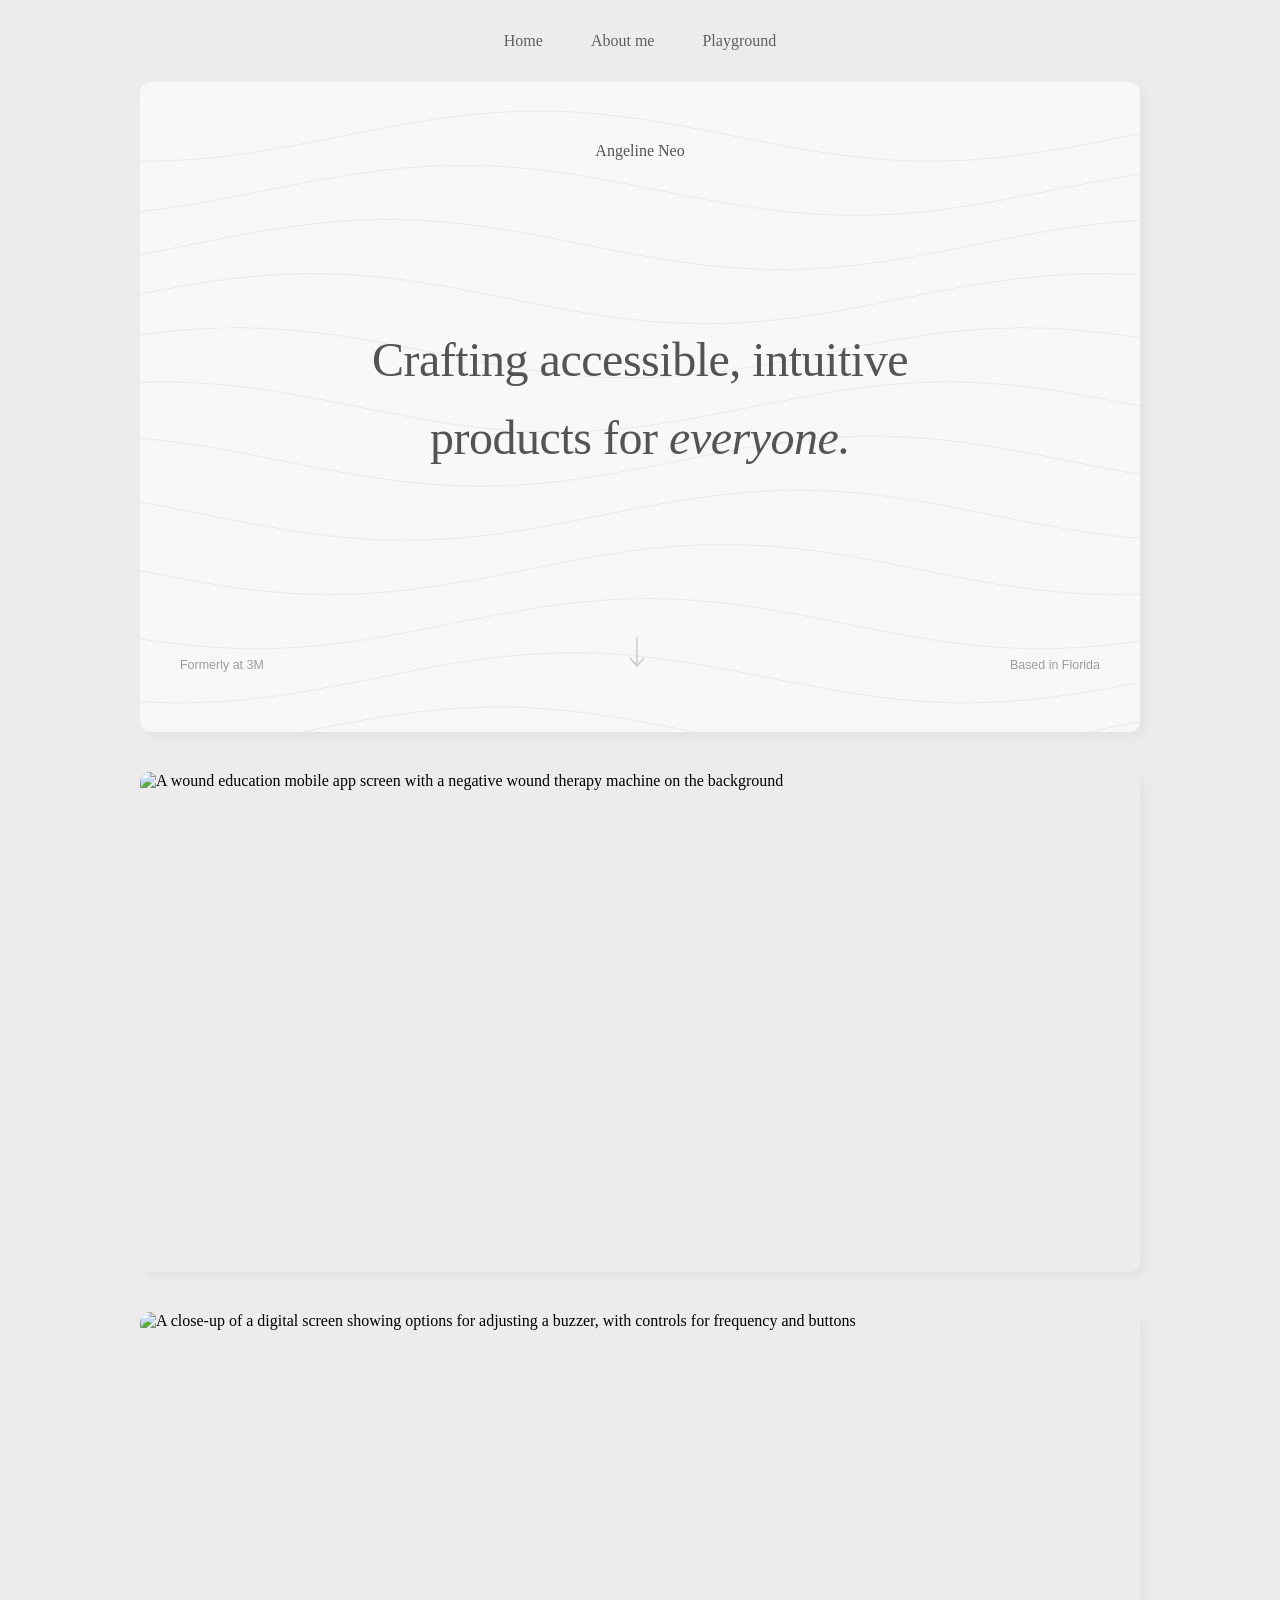
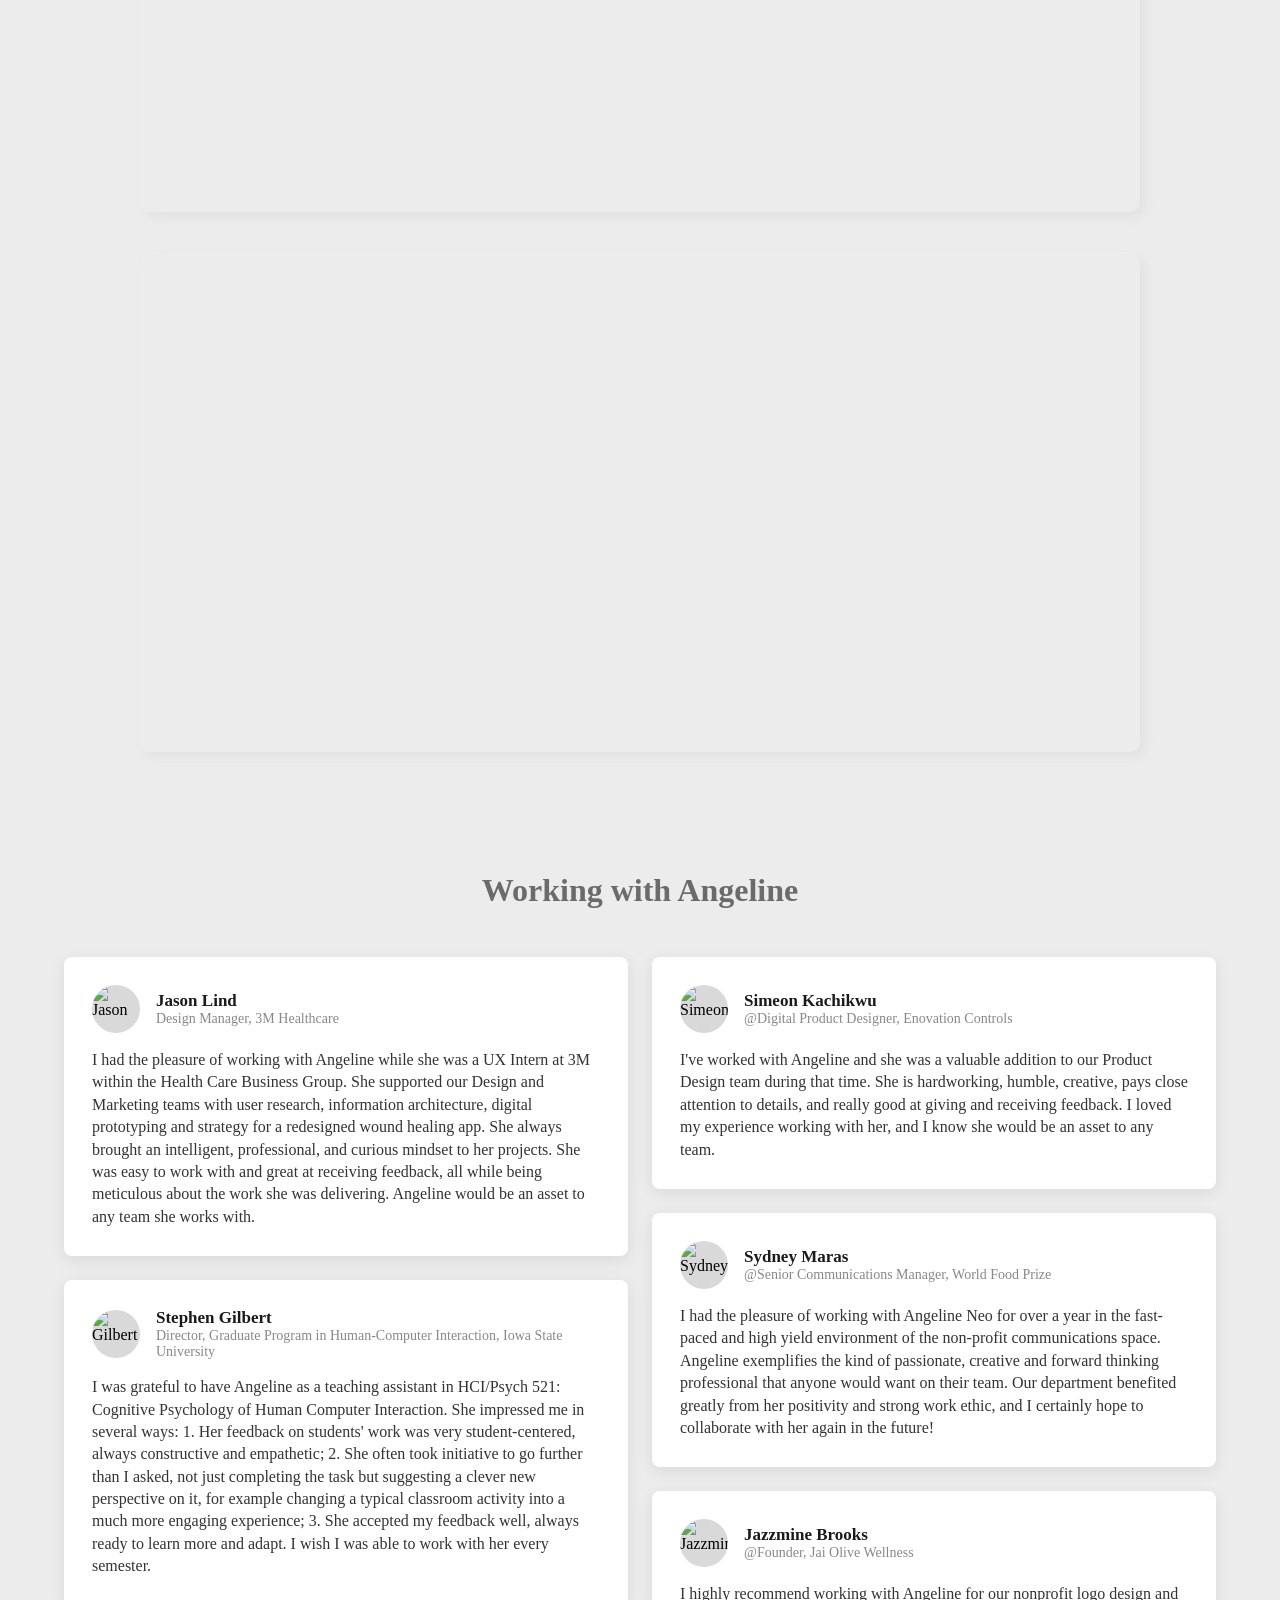
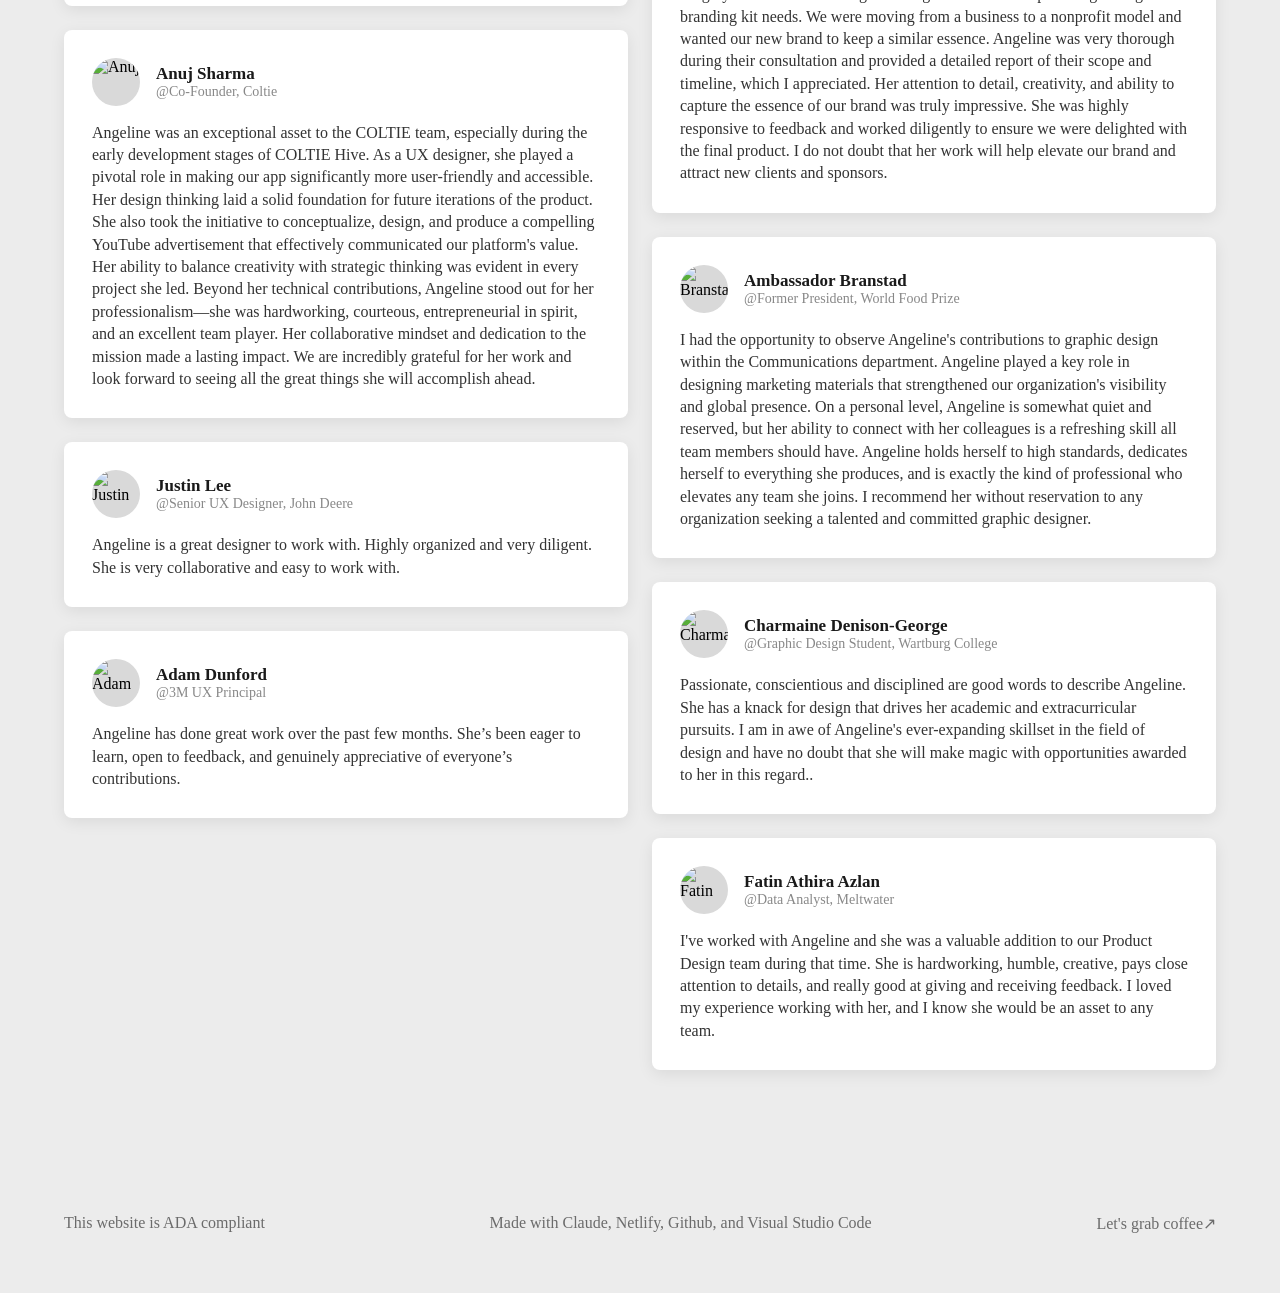
==== index.html @ b9b8719f "First batch (html, css, js)" ====
<!DOCTYPE html>
<html lang="en">
<head>
  <meta charset="UTF-8">
  <title>Angeline Neo — UX Designer</title>
  <link rel="stylesheet" href="style.css">
  <link rel="stylesheet" href="flair.css">
</head>
<body>

  <!-- Navigation: Home / About me / Archive -->
  <nav class="nav">
    <a href="index.html">Home</a>
    <a href="aboutme.html">About me</a>
    <a href="Playground.html">Playground</a>
  </nav>

<!-- Hero intro card -->
<main class="hero-card">
  <canvas id="wave-canvas"></canvas>

  <div class="hero-inner">
    <p class="site-name-label">Angeline Neo</p>
    <h1 class="hero-headline">
      Crafting accessible, intuitive
    </h1>
    <br>
    <h1 class="hero-headline">products for <em>everyone.</em></h1>
    <div class="hero-bottom">
      <span class="footer-left">Formerly at 3M</span>
      <a class="footer-arrow" href="#work">
        <svg width="20" height="32" viewBox="0 0 20 32" fill="none">
          <line x1="10" y1="0" x2="10" y2="28" stroke="#545454" stroke-width="1.2"/>
          <polyline points="3,21 10,29 17,21" fill="none" stroke="#545454" stroke-width="1.2"/>
        </svg>
      </a>
      <span class="footer-right">Based in Florida</span>
    </div>
  </div>
</main>


  <!-- 
    Project section
  -->
<a href="case-study-project1.html" class="project-section-link">
  <section class="project-section-1">
    <img src="P1_Image1.png" alt="A wound education mobile app screen with a negative wound therapy machine on the background" class="project-cover-img">
    <span class="hover-hint">Click to open</span>
  </section>
</a>

<a href="case-study-project2.html" class="project-section-link">
  <section class="project-section-1">
    <img src="P2_Image2.png" alt="A close-up of a digital screen showing options for adjusting a buzzer, with controls for frequency and buttons" class="project-cover-img">
    <span class="hover-hint">Click to open</span>
  </section>
</a>
 
<a href="case-study-project3.html" class="project-section-link">
  <section class="project-section-1">
    <video src="P3_Cover.mp4" class="project-cover-img" autoplay muted loop playsinline></video>
    <span class="hover-hint">Click to open</span>
  </section>
</a> 


<section class="testimonials-section">
  <h2 class="testimonials-title">Working with Angeline</h2>

  <div class="testimonials-grid">

    <div class="testimonial-card">
      <div class="testimonial-header">
        <img src="jason-lind.jpg" alt="Jason" class="testimonial-avatar">
        <div>
          <p class="testimonial-name">Jason Lind</p>
          <p class="testimonial-role">Design Manager, 3M Healthcare</p>
        </div>
      </div>
      <p class="testimonial-text">
        I had the pleasure of working with Angeline while she was a UX Intern at 3M 
        within the Health Care Business Group. She supported our Design and 
        Marketing teams with user research, information architecture, digital prototyping and strategy 
        for a redesigned wound healing app. She always brought an intelligent, professional, and curious mindset to her projects. She was easy to work with and great at receiving feedback, all while being meticulous about the work she was delivering. Angeline would be an asset to any team she works with.
      </p>
    </div>

    <div class="testimonial-card">
  <div class="testimonial-header">
    <img src="stephengilbertphoto.avif" alt="Gilbert" class="testimonial-avatar">
    <div>
      <p class="testimonial-name">Stephen Gilbert</p>
      <p class="testimonial-role">Director, Graduate Program in Human-Computer Interaction, Iowa State University </p>
    </div>
  </div>
  <p class="testimonial-text">
    I was grateful to have Angeline as a teaching assistant in HCI/Psych 521: Cognitive Psychology of Human Computer Interaction. She impressed me in several ways: 
    1. Her feedback on students' work was very student-centered, always constructive and empathetic;
    2. She often took initiative to go further than I asked, not just completing the task but suggesting a clever new perspective on it, for example changing a typical classroom activity into a much more engaging experience;
    3. She accepted my feedback well, always ready to learn more and adapt. I wish I was able to work with her every semester.
  </p>
</div>

<div class="testimonial-card">
  <div class="testimonial-header">
    <img src="anuj sharma.avif" alt="Anuj" class="testimonial-avatar">
    <div>
      <p class="testimonial-name">Anuj Sharma</p>
      <p class="testimonial-role">@Co-Founder, Coltie</p>
    </div>
  </div>
  <p class="testimonial-text">
    Angeline was an exceptional asset to the COLTIE team, especially during the early development stages of COLTIE Hive. As a UX designer, she played a pivotal role in making our app significantly more user-friendly and accessible. Her design thinking laid a solid foundation for future iterations of the product.
    She also took the initiative to conceptualize, design, and produce a compelling YouTube advertisement that effectively communicated our platform's value. Her ability to balance creativity with strategic thinking was evident in every project she led.
    Beyond her technical contributions, Angeline stood out for her professionalism—she was hardworking, courteous, entrepreneurial in spirit, and an excellent team player. Her collaborative mindset and dedication to the mission made a lasting impact.
    We are incredibly grateful for her work and look forward to seeing all the great things she will accomplish ahead.
  </p>
</div>

<div class="testimonial-card">
  <div class="testimonial-header">
    <img src="justinlee.avif" alt="Justin" class="testimonial-avatar">
    <div>
      <p class="testimonial-name">Justin Lee</p>
      <p class="testimonial-role">@Senior UX Designer, John Deere</p>
    </div>
  </div>
  <p class="testimonial-text">
    Angeline is a great designer to work with. Highly organized and very diligent. She is very collaborative and easy to work with.
  </p>
</div>

<div class="testimonial-card">
  <div class="testimonial-header">
    <img src="adam dunford.webp" alt="Adam" class="testimonial-avatar">
    <div>
      <p class="testimonial-name">Adam Dunford</p>
      <p class="testimonial-role">@3M UX Principal</p>
    </div>
  </div>
  <p class="testimonial-text">
    Angeline has done great work over the past few months. She’s been eager to learn, open to feedback, and genuinely appreciative of everyone’s contributions.
  </p>
</div>

<div class="testimonial-card">
  <div class="testimonial-header">
    <img src="simeon.webp" alt="Simeon" class="testimonial-avatar">
    <div>
      <p class="testimonial-name">Simeon Kachikwu</p>
      <p class="testimonial-role">@Digital Product Designer, Enovation Controls</p>
    </div>
  </div>
  <p class="testimonial-text">
    I've worked with Angeline and she was a valuable addition to our Product Design team during that time. She is hardworking, humble, creative, pays close attention to details, and really good at giving and receiving feedback. I loved my experience working with her, and I know she would be an asset to any team.
  </p>
</div>

<div class="testimonial-card">
  <div class="testimonial-header">
    <img src="sydney maras.jpeg" alt="Sydney" class="testimonial-avatar">
    <div>
      <p class="testimonial-name">Sydney Maras</p>
      <p class="testimonial-role">@Senior  Communications Manager, World Food Prize</p>
    </div>
  </div>
  <p class="testimonial-text">
    I had the pleasure of working with Angeline Neo for over a year in the fast-paced and high yield environment of the non-profit communications space. Angeline exemplifies the kind of passionate, creative and forward thinking professional that anyone would want on their team. Our department benefited greatly from her positivity and strong work ethic, and I certainly hope to collaborate with her again in the future!
  </p>
</div>

<div class="testimonial-card">
  <div class="testimonial-header">
    <img src="jazzminebrook.webp" alt="Jazzmine" class="testimonial-avatar">
    <div>
      <p class="testimonial-name">Jazzmine Brooks</p>
      <p class="testimonial-role">@Founder, Jai Olive Wellness</p>
    </div>
  </div>
  <p class="testimonial-text">
    I highly recommend working with Angeline for our nonprofit logo design and branding kit needs. We were moving from a business to a nonprofit model and wanted our new brand to keep a similar essence. Angeline was very thorough during their consultation and provided a detailed report of their scope and timeline, which I appreciated. Her attention to detail, creativity, and ability to capture the essence of our brand was truly impressive. She was highly responsive to feedback and worked diligently to ensure we were delighted with the final product. I do not doubt that her work will help elevate our brand and attract new clients and sponsors.
  </p>
</div>

<div class="testimonial-card">
  <div class="testimonial-header">
    <img src="branstad.jpeg" alt="Branstad" class="testimonial-avatar">
    <div>
      <p class="testimonial-name">Ambassador Branstad</p>
      <p class="testimonial-role">@Former President, World Food Prize </p>
    </div>
  </div>
  <p class="testimonial-text">
    I had the opportunity to observe Angeline's contributions to graphic design within the Communications department. Angeline played a key role in designing marketing materials that
    strengthened our organization's visibility and global presence. On a personal level, Angeline is
    somewhat quiet and reserved, but her ability to connect with her colleagues is a refreshing skill all
    team members should have. Angeline holds herself to high standards, dedicates herself to
    everything she produces, and is exactly the kind of professional who elevates any team she joins. I
    recommend her without reservation to any organization seeking a talented and committed graphic designer.
  </p>
</div>

<div class="testimonial-card">
  <div class="testimonial-header">
    <img src="charmaine.webp" alt="Charmaine" class="testimonial-avatar">
    <div>
      <p class="testimonial-name">Charmaine Denison-George</p>
      <p class="testimonial-role">@Graphic Design Student, Wartburg College</p>
    </div>
  </div>
  <p class="testimonial-text">
    Passionate, conscientious and disciplined are good words to describe Angeline. She has a knack for design that drives her academic and extracurricular pursuits. I am in awe of Angeline's ever-expanding skillset in the field of design and have no doubt that she will make magic with opportunities awarded to her in this regard..
  </p>
</div>

<div class="testimonial-card">
  <div class="testimonial-header">
    <img src="fatin.webp" alt="Fatin" class="testimonial-avatar">
    <div>
      <p class="testimonial-name">Fatin Athira Azlan</p>
      <p class="testimonial-role">@Data Analyst, Meltwater</p>
    </div>
  </div>
  <p class="testimonial-text">
    I've worked with Angeline and she was a valuable addition to our Product Design team during that time. She is hardworking, humble, creative, pays close attention to details, and really good at giving and receiving feedback. I loved my experience working with her, and I know she would be an asset to any team.
  </p>
</div>




  </div>
</section>






  <!-- Footer -->
  <footer class="site-footer">
    <p>This website is ADA compliant</p>
    <p>Made with Claude, Netlify, Github, and Visual Studio Code</p>
    <a href="anpy.angeline@gmail.com">Let's grab coffee↗</a>
  </footer>

  <!-- GSAP library loaded from CDN, then our own animation code -->
  <script src="https://cdn.jsdelivr.net/npm/gsap@3.12.5/dist/gsap.min.js"></script>
  <script src="script.js"></script>
  <script src="flair.js"></script>

</body>
</html>
---- style.css ----
* {
  margin: 0;
  padding: 0;
  box-sizing: border-box;
}

/* ===== Page background ===== */
body {
  background-color: #ececec;
  font-family: 'Garamond', Times, serif;
}

/* ===== Navigation links ===== */
.nav {
  display: flex;
  justify-content: center;
  gap: 48px;
  padding: 32px 0;
}

.nav a {
  text-decoration: none;
  color: #5f5f5f;
  font-size: 16px;
  position: relative;    /* add this */
}

.nav a::after {
  content: "";
  position: absolute;
  bottom: -10px;
  left: 50%;
  transform: translateX(-50%);
  width: 5px;
  height: 5px;
  border-radius: 50%;
  background-color: #DE7356;
  opacity: 0;
  transition: opacity 0.2s ease;
}

.nav a:hover::after {
  opacity: 1;
}

/* ==========================================================
   photo card
   ========================================================== */
.photo-card {
  position: fixed;
  top: 0;
  left: 0;
  width: 200px;
  height: 260px;
  border-radius: 12px;
  overflow: hidden;
  opacity: 0;
  transform: scale(0.9);
  pointer-events: none;
  z-index: 100;
}

.photo-card img {
  width: 100%;
  height: 100%;
  object-fit: cover;
}





/* ==========================================================
   NAV HOVER EFFECT
   On hover, the link text darkens and grows very slightly,
   giving a subtle "lifting toward you" feel.
   ========================================================== */
.nav a {
  display: inline-block;
  transition: color 0.25s ease, transform 0.25s ease;
}

.nav a:hover {
  color: #131313;
  transform: scale(1.02);
}

/* ===== The big white hero card ===== */
.hero-card {
  position: relative;        /* lets us place icons absolutely inside it */
  background-color: #ffffff;
  max-width: 1000px;
  margin: 0 auto;              /* centers the card horizontally */
  min-height: 650px;
  border-radius: 10px;
  display: flex;
  align-items: center;
  justify-content: center;
}

/* ===== Headline text in the middle ===== */
/* ============================================
   HERO CARD — wave + headline override
   ============================================ */
.hero-card {
  position: relative;
  overflow: hidden;
  background-color: #F8F8F8;
  box-shadow: 5px 5px 10px rgba(206, 206, 206, 0.3);
}

#wave-canvas {
  position: absolute;
  top: 0;
  left: 0;
  width: 100%;
  height: 100%;
  z-index: 0;
  pointer-events: none;
}

.hero-inner {
  position: relative;
  z-index: 1;
  width: 100%;
  height: 100%;
  display: flex;
  flex-direction: column;
  align-items: center;
  justify-content: center;
  padding: 60px 40px;
  min-height: 650px;
}

.site-name-label {
  font-family: 'Garamond', Georgia, serif;
  font-size: 1rem;
  font-weight: 400;
  color: #545454;
  margin-bottom: auto;
  opacity: 0;
}

.hero-headline {
  font-family: 'Garamond', Georgia, serif;
  font-size: clamp(2rem, 5vw, 3rem);
  font-weight: 10;
  line-height: 1.25;
  color: #545454;
  text-align: center;
  letter-spacing: -0.01em;
  opacity: 0;
}

.hero-headline em {
  font-style: italic;
}

.hero-bottom {
  display: flex;
  width: 100%;
  justify-content: space-between;
  align-items: flex-end;
  margin-top: auto;
  font-family: 'Helvetica Neue', Helvetica, Arial, sans-serif;
  font-size: 0.78rem;
  color: #545454;
  
}

/* ===== Full-bleed cover image for project cards ===== */
.project-cover-img {
  width: 100%;
  height: 100%;
  object-fit: cover;
  display: block;
  border-radius: 4px;
  transition: transform 0.4s ease;
}

.project-section-link:hover .project-cover-img {
  transform: scale(1.03);
}

.footer-left,
.footer-right {
  opacity: 0;
}

.footer-arrow {
  text-decoration: none;
  opacity: 0;
} 

/* ==========================================================
   PROJECT SECTIONS (stacked vertically below the hero card)
   Each one is a purple card containing 3 phone images side by
   side, plus a title and description in the bottom-left corner.
   ========================================================== */
.project-section-1 {
  position: relative;
  background-color: transparent;
  overflow: hidden;
  max-width: 1000px;
  margin: 40px auto;       /* centers it, with space above/below between sections */
  min-height: 500px;
  border-radius: 10px;
  padding: 0px;
  box-shadow: 5px 5px 10px rgba(206, 206, 206, 0.3);
}

.project-section-2 {
  position: relative;
  background-color: transparent;
  overflow: hidden;
  max-width: 1000px;
  margin: 40px auto;       /* centers it, with space above/below between sections */
  min-height: 500px;
  border-radius: 10px;
  padding: 0px;
  box-shadow: 5px 5px 10px rgba(206, 206, 206, 0.3);
}

.project-section-3 {
  position: relative;
  background-color: #f8f8f8;
  max-width: 1200px;
  margin: 40px auto;       /* centers it, with space above/below between sections */
  min-height: 500px;
  border-radius: 10px;
  padding: 30px;
  box-shadow: 5px 5px 10px rgba(206, 206, 206, 0.3);
}

/* ===== Link wrapper around clickable project sections ===== */
.project-section-link {
  display: block;
  text-decoration: none;     /* removes the default underline on the whole section */
  color: inherit;             /* prevents text inside from turning link-blue */
  cursor: pointer;
}

.hover-hint {
  position: absolute;
  top: var(--mouse-y, 0px);
  left: var(--mouse-x, 0px);
  transform: translate(16px, -50%);

  /* Liquid glass effect */
  background: rgba(255, 255, 255, 0.15);
  backdrop-filter: blur(12px) saturate(180%);
  -webkit-backdrop-filter: blur(12px) saturate(180%);
  border: 1px solid rgba(255, 255, 255, 0.3);
  box-shadow: 0 4px 16px rgba(0, 0, 0, 0.15),
              inset 0 1px 0 rgba(255, 255, 255, 0.4);

  color: #ffffff;
  font-size: 14px;
  font-weight: 400;
  font-family: Arial, Helvetica, sans-serif;
  padding: 12px 16px;
  border-radius: 10px;
  white-space: nowrap;
  opacity: 0;
  pointer-events: none;
  transition: opacity 0.2s ease;
  z-index: 10;
}

.project-section-1:hover .hover-hint,
.project-section-2:hover .hover-hint,
.project-section-3:hover .hover-hint {
  opacity: 1;
}

.project-section-link .project-section {
  transition: transform 0.3s ease, box-shadow 0.3s ease;
}

.project-section-link:hover .project-section {
  transform: scale(1.2);     /* very subtle lift on hover, hints it's clickable */
  box-shadow: 0 20px 40px rgba(0,0,0,0.2);
}

.phone-row {
  display: flex;
  justify-content: center;
  align-items: center;
  gap: 24px;
  flex-wrap: wrap;          /* lets phones wrap to a new line on very narrow screens */
}

.phone-img {
  height: 400px;
  width: auto;
}

.project-caption-wrap {
  margin-top: 30px;
  color: #4c4c4c;
  text-align: center;
}

.project-caption-wrap h2 {
  font-size: 22px;
  margin-bottom: 4px;
}

.project-caption-wrap p {
  font-size: 16px;
  opacity: 0.85;
}

/* ==========================================================
   TESTIMONIALS SECTION (masonry layout)
   ========================================================== */
.testimonials-section {
  max-width: 1200px;
  margin: 0 auto;
  padding: 80px 24px;
}

.testimonials-title {
  text-align: center;
  font-size: 32px;
  margin-bottom: 48px;
  color: #6b6b6b;
  font-weight: 600;
}

.testimonials-grid {
  column-count: 1;
  column-gap: 24px;
}

@media (min-width: 700px) {
  .testimonials-grid {
    column-count: 2;
  }
}

.testimonial-card {
  background-color: #ffffff;
  border-radius: 8px;
  padding: 28px;
  margin-bottom: 24px;
  box-shadow: 0 4px 16px rgba(0,0,0,0.08);
  break-inside: avoid;
  display: inline-block;
  width: 100%;
}

.testimonial-header {
  display: flex;
  align-items: center;
  gap: 16px;
  margin-bottom: 16px;
}

.testimonial-avatar {
  width: 48px;
  height: 48px;
  border-radius: 50%;
  background-color: #d9d9d9;
  flex-shrink: 0;
}

.testimonial-name {
  font-size: 17px;
  font-weight: bold;
  color: #1a1a1a;
}

.testimonial-role {
  font-size: 14px;
  color: #888888;
}

.testimonial-text {
  font-size: 16px;
  line-height: 1.4;
  color: #333333;
  margin-bottom: 12px;
}

.testimonial-text:last-child {
  margin-bottom: 0;
}



/* ===== Footer ===== */
.site-footer {
  display: flex;
  justify-content: space-between;
  max-width: 1200px;
  margin: 0 auto;
  padding: 40px 24px 60px;
  color: #6b6b6b;
  font-size: 16px;
}

.site-footer a {
  color: #6b6b6b;
  text-decoration: none;
}
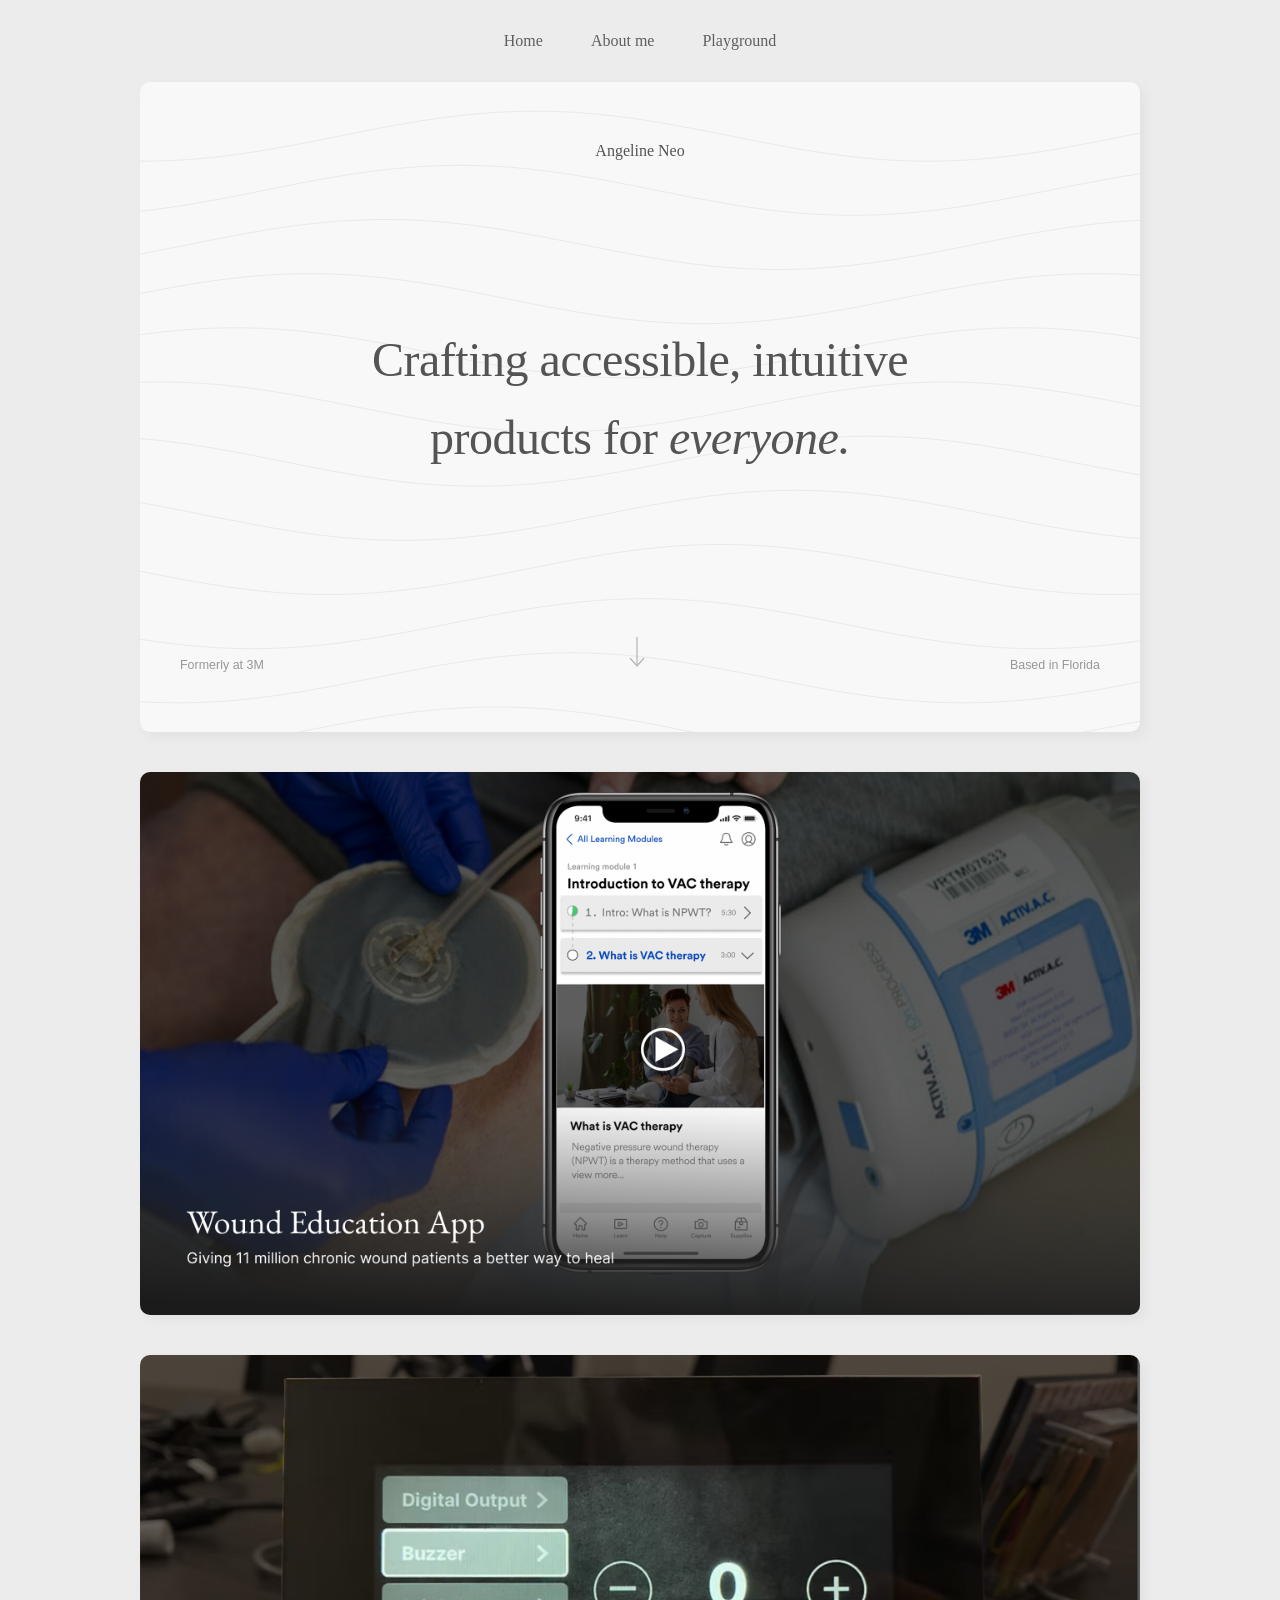
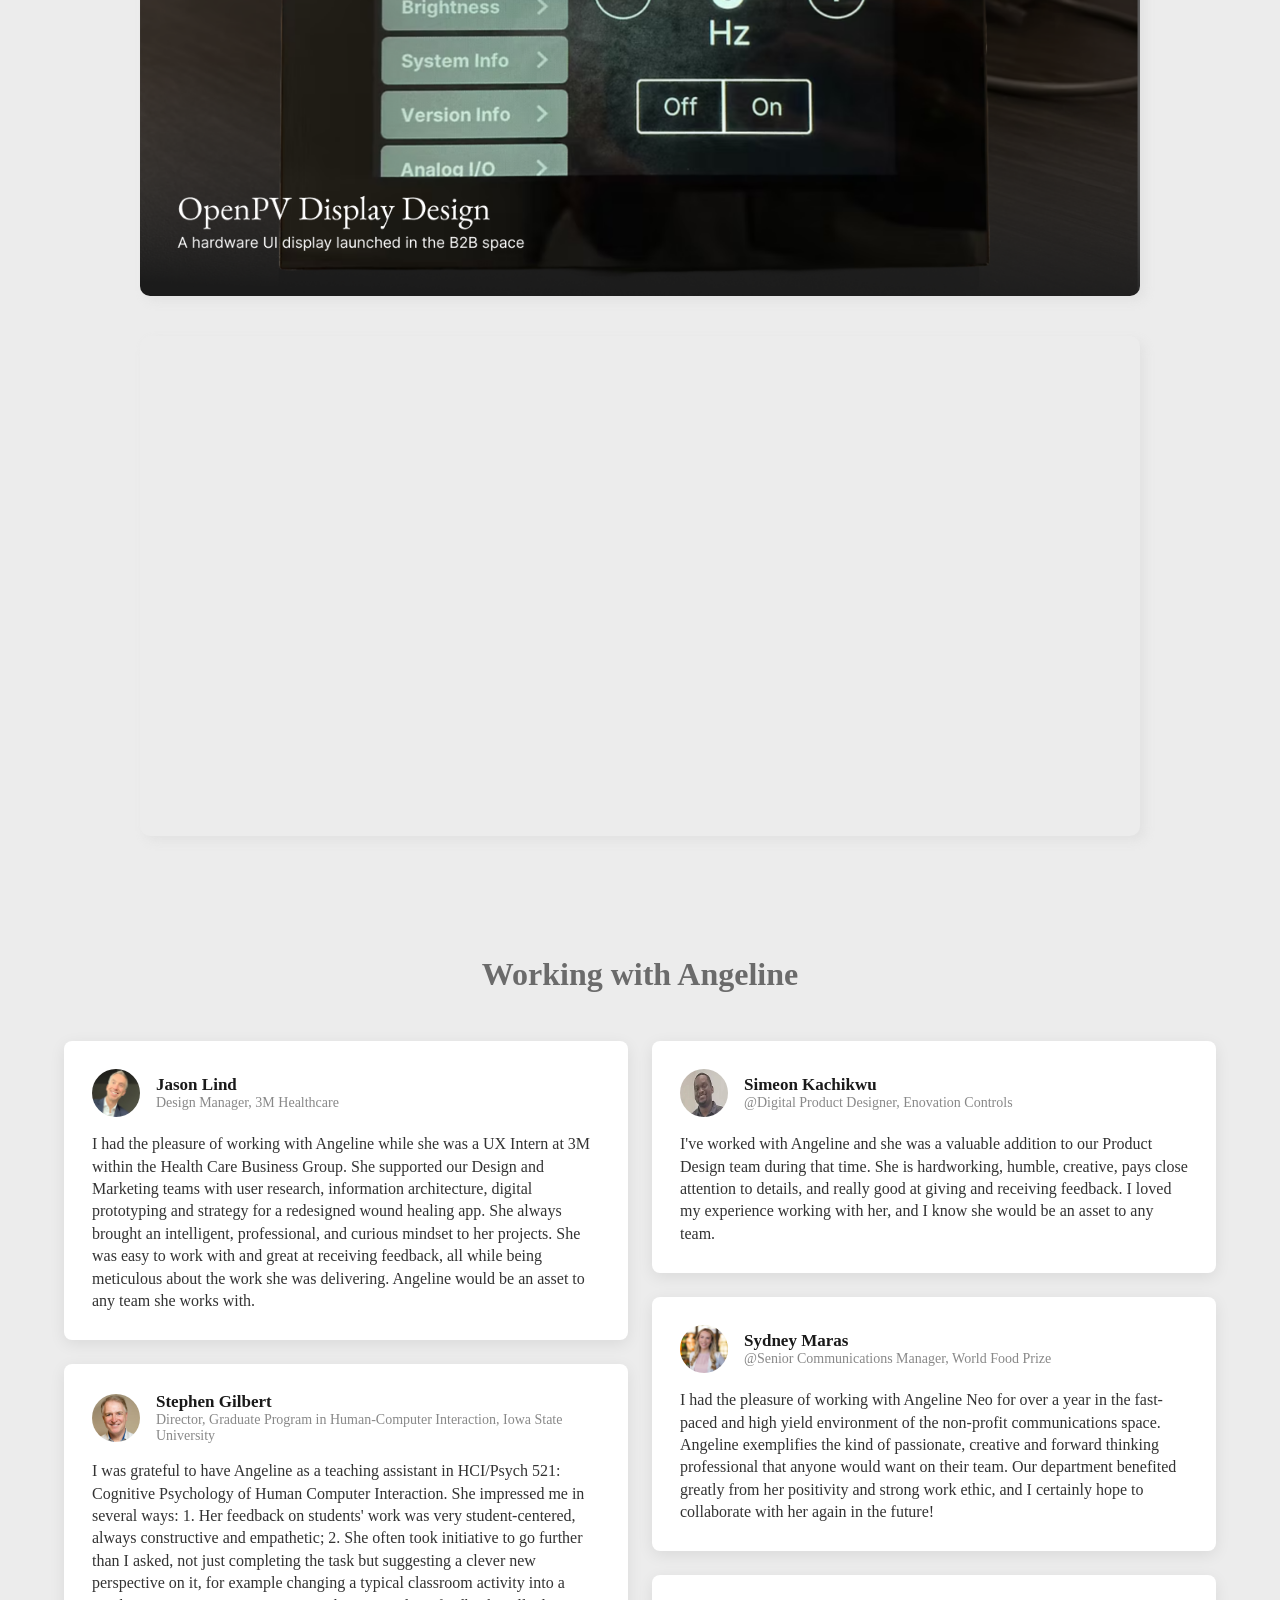
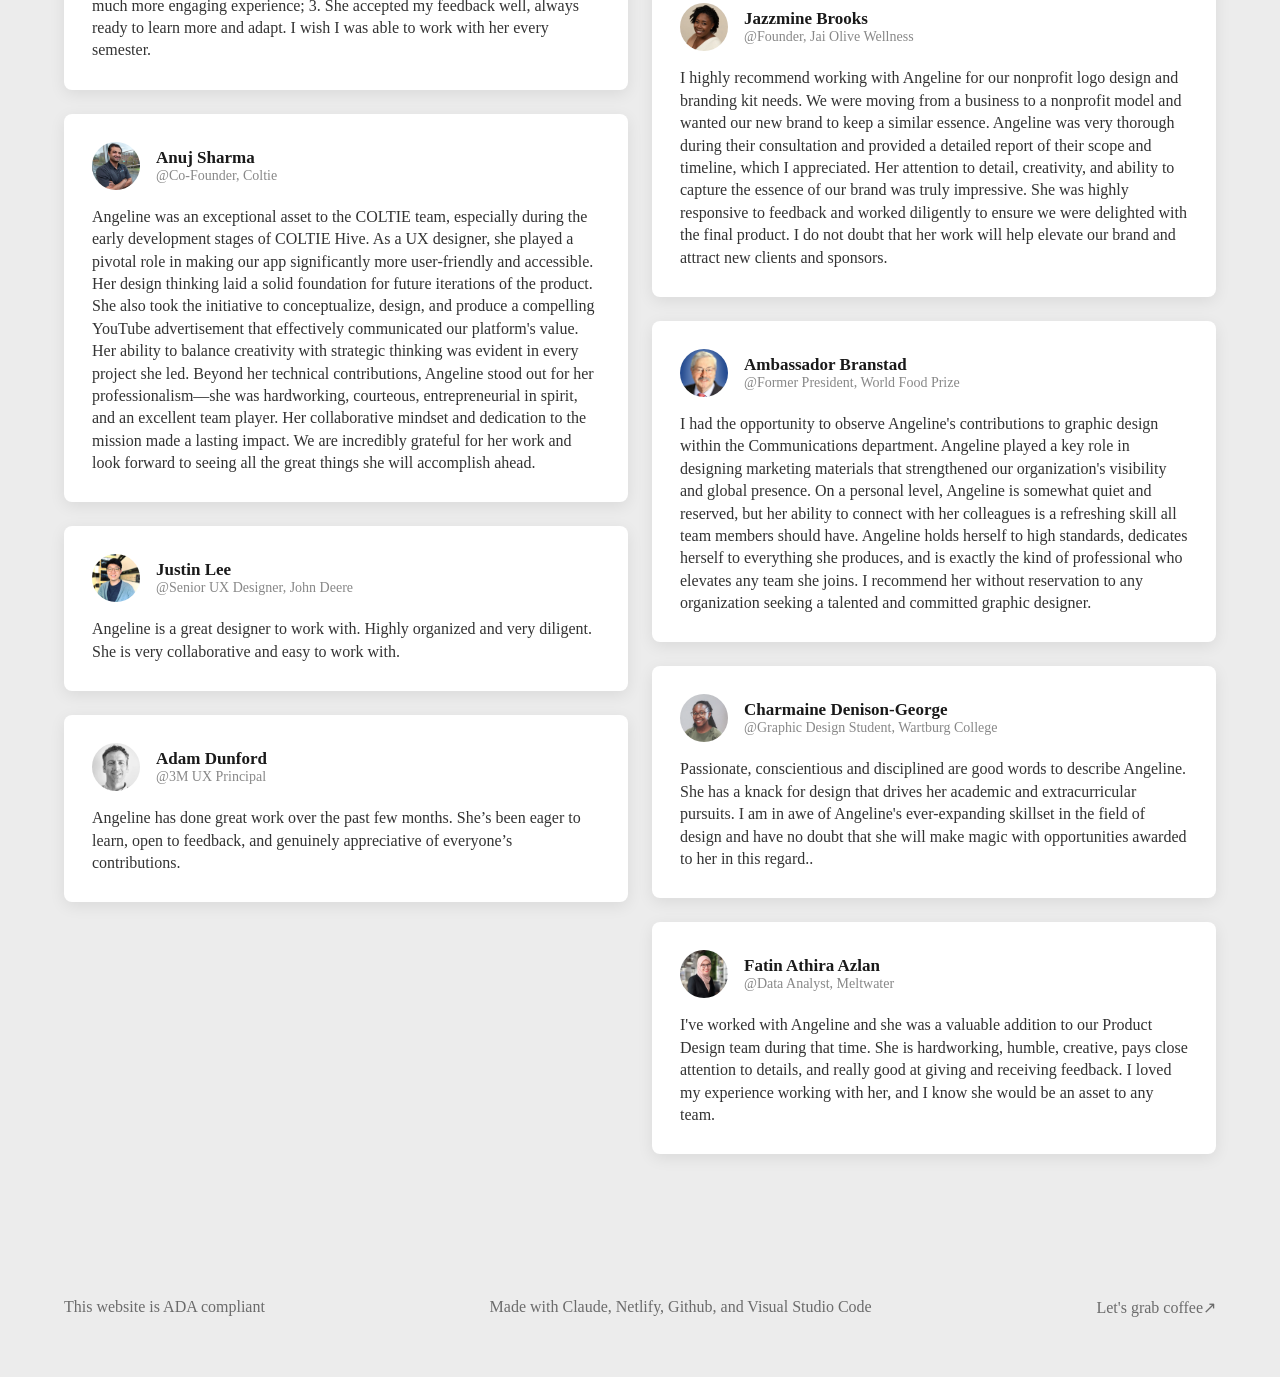
==== commit 74441f8e: "Add files via upload" ====
--- a/index.html
+++ b/index.html
@@ -2,6 +2,7 @@
 <html lang="en">
 <head>
   <meta charset="UTF-8">
+  <meta name="viewport" content="width=device-width, initial-scale=1.0">
   <title>Angeline Neo — UX Designer</title>
   <link rel="stylesheet" href="style.css">
   <link rel="stylesheet" href="flair.css">
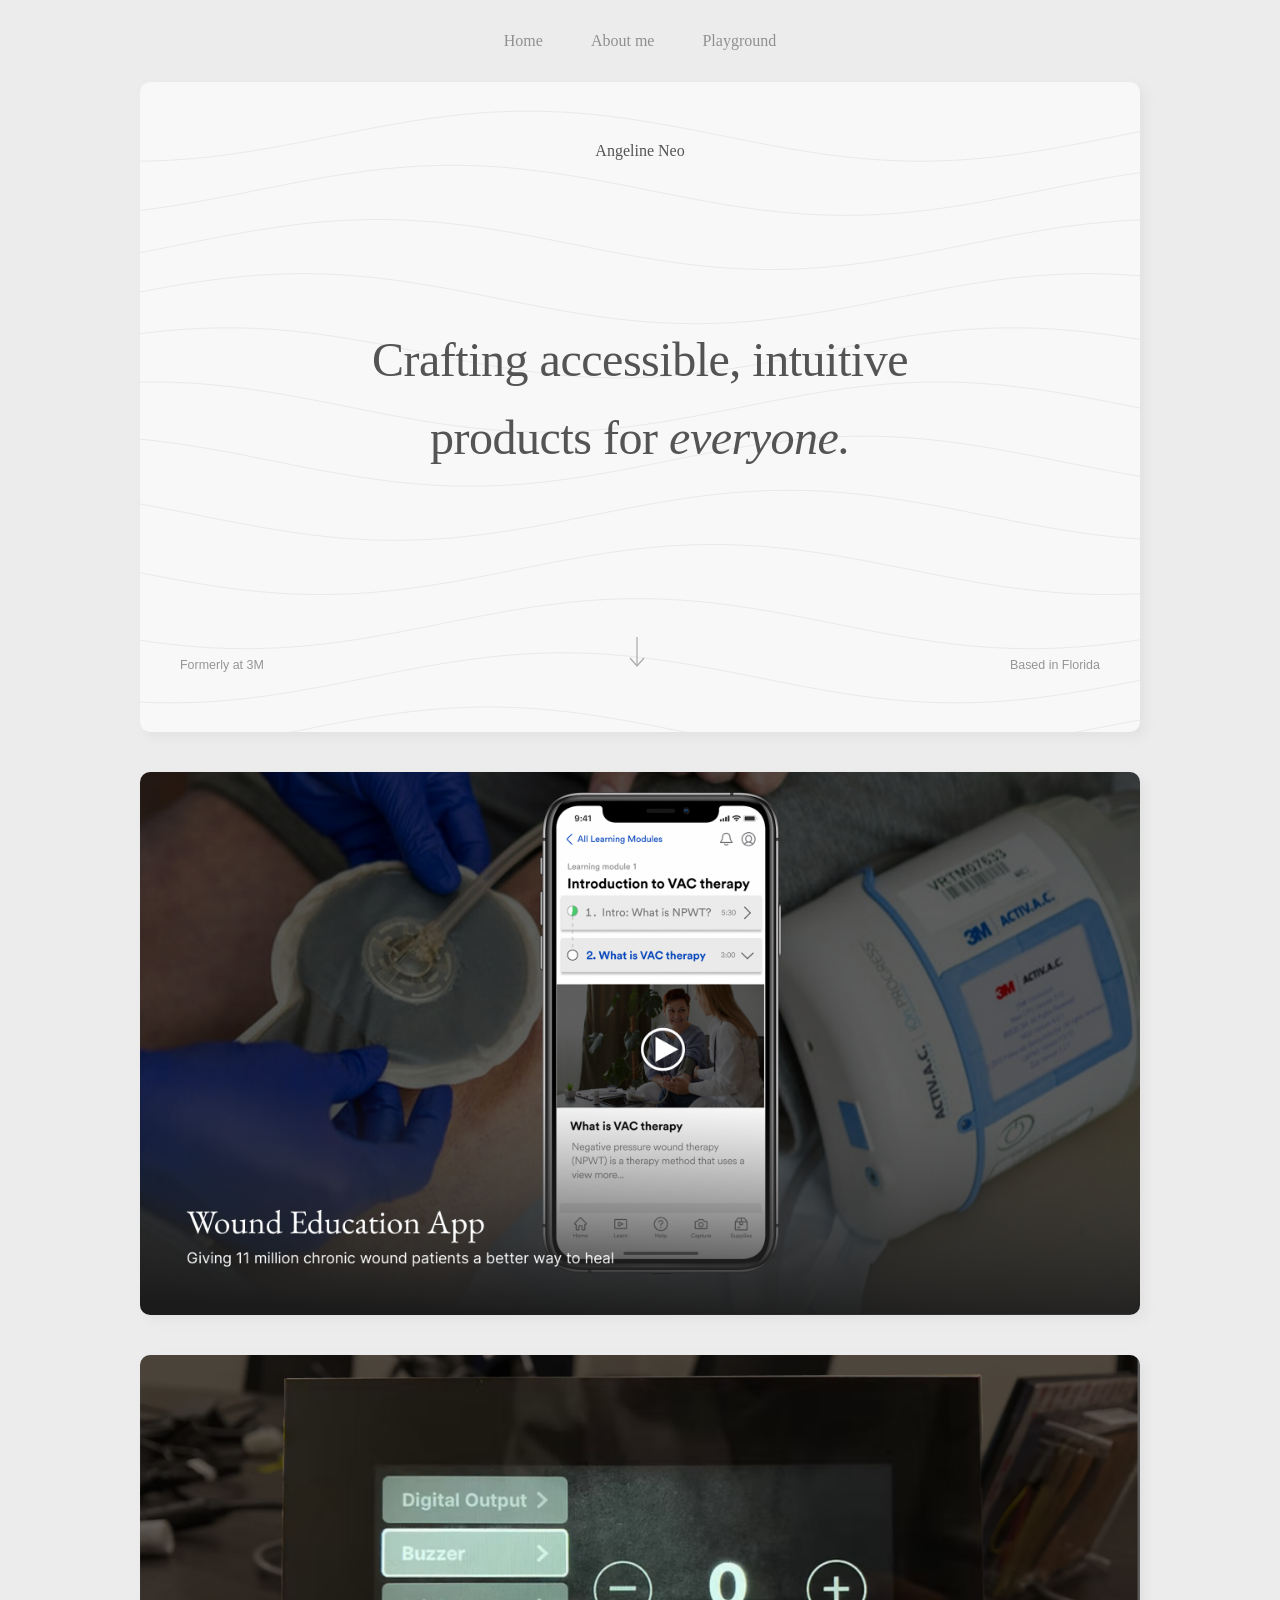
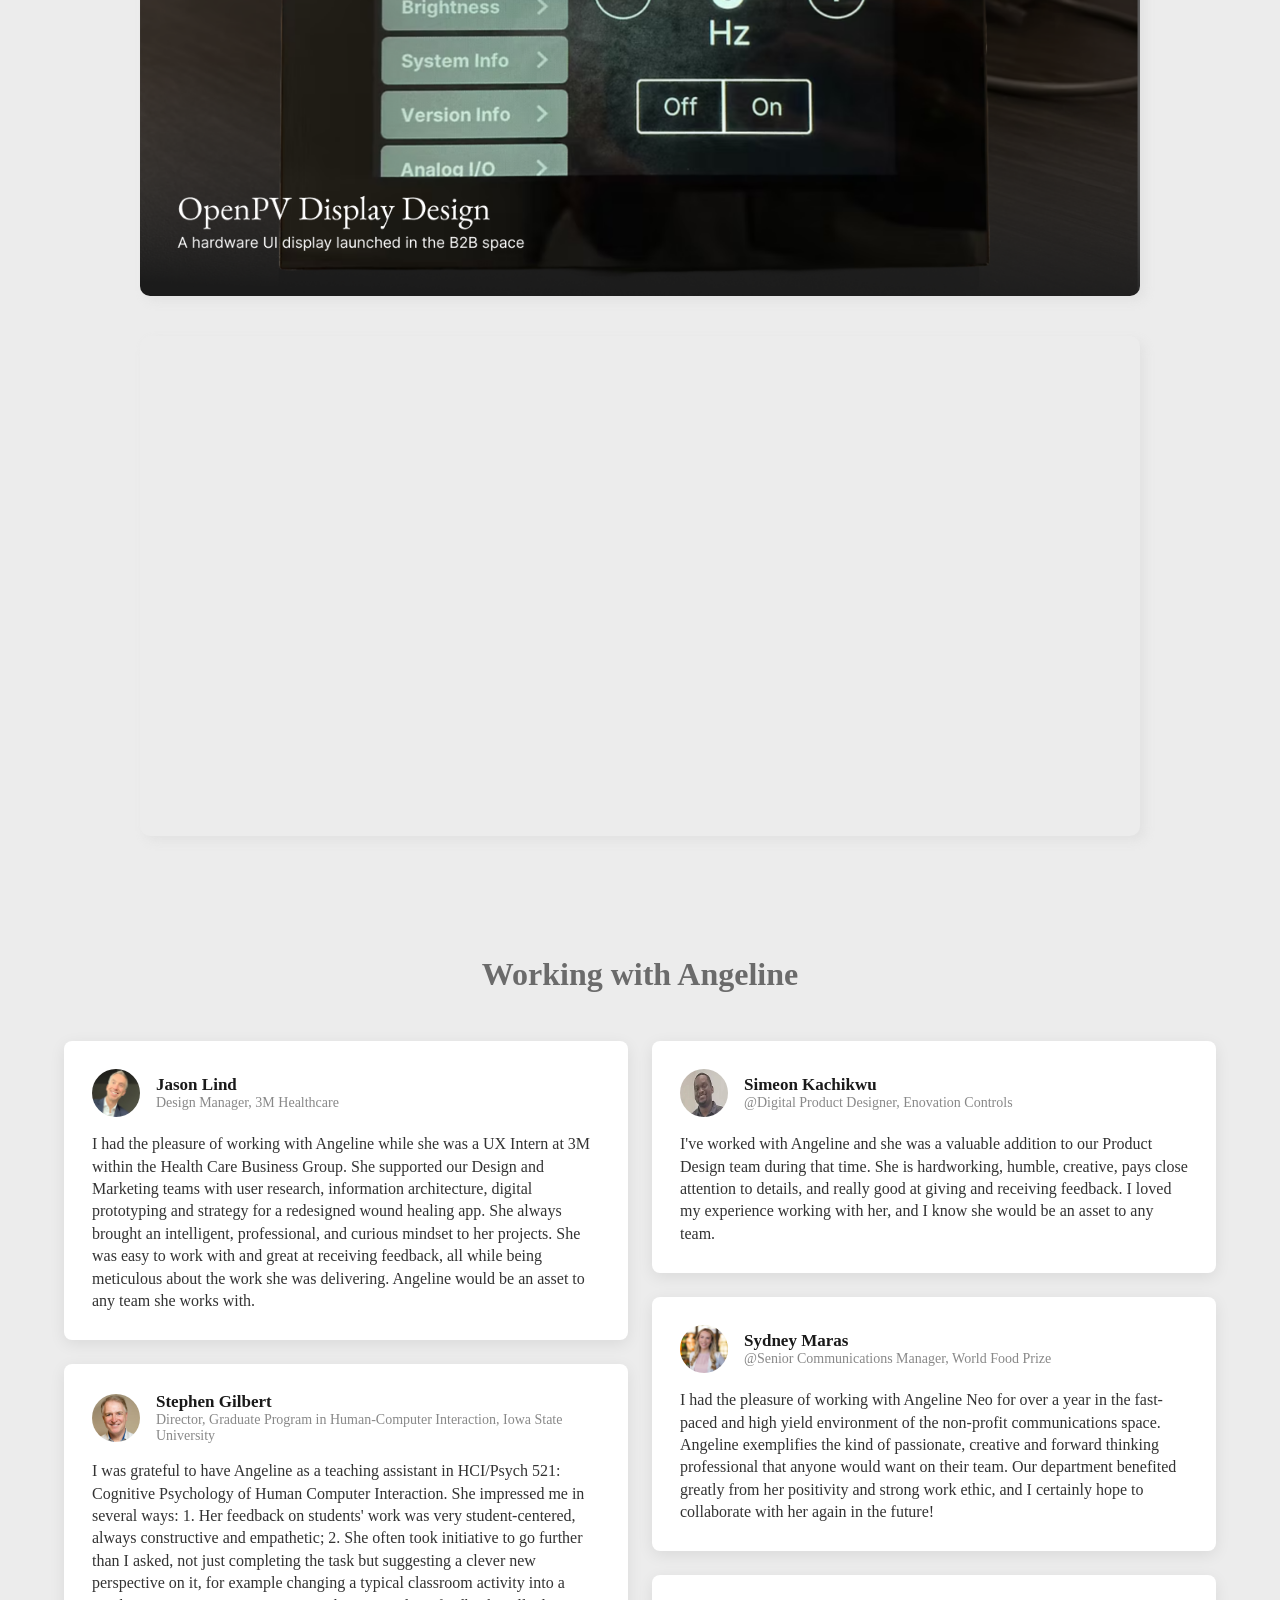
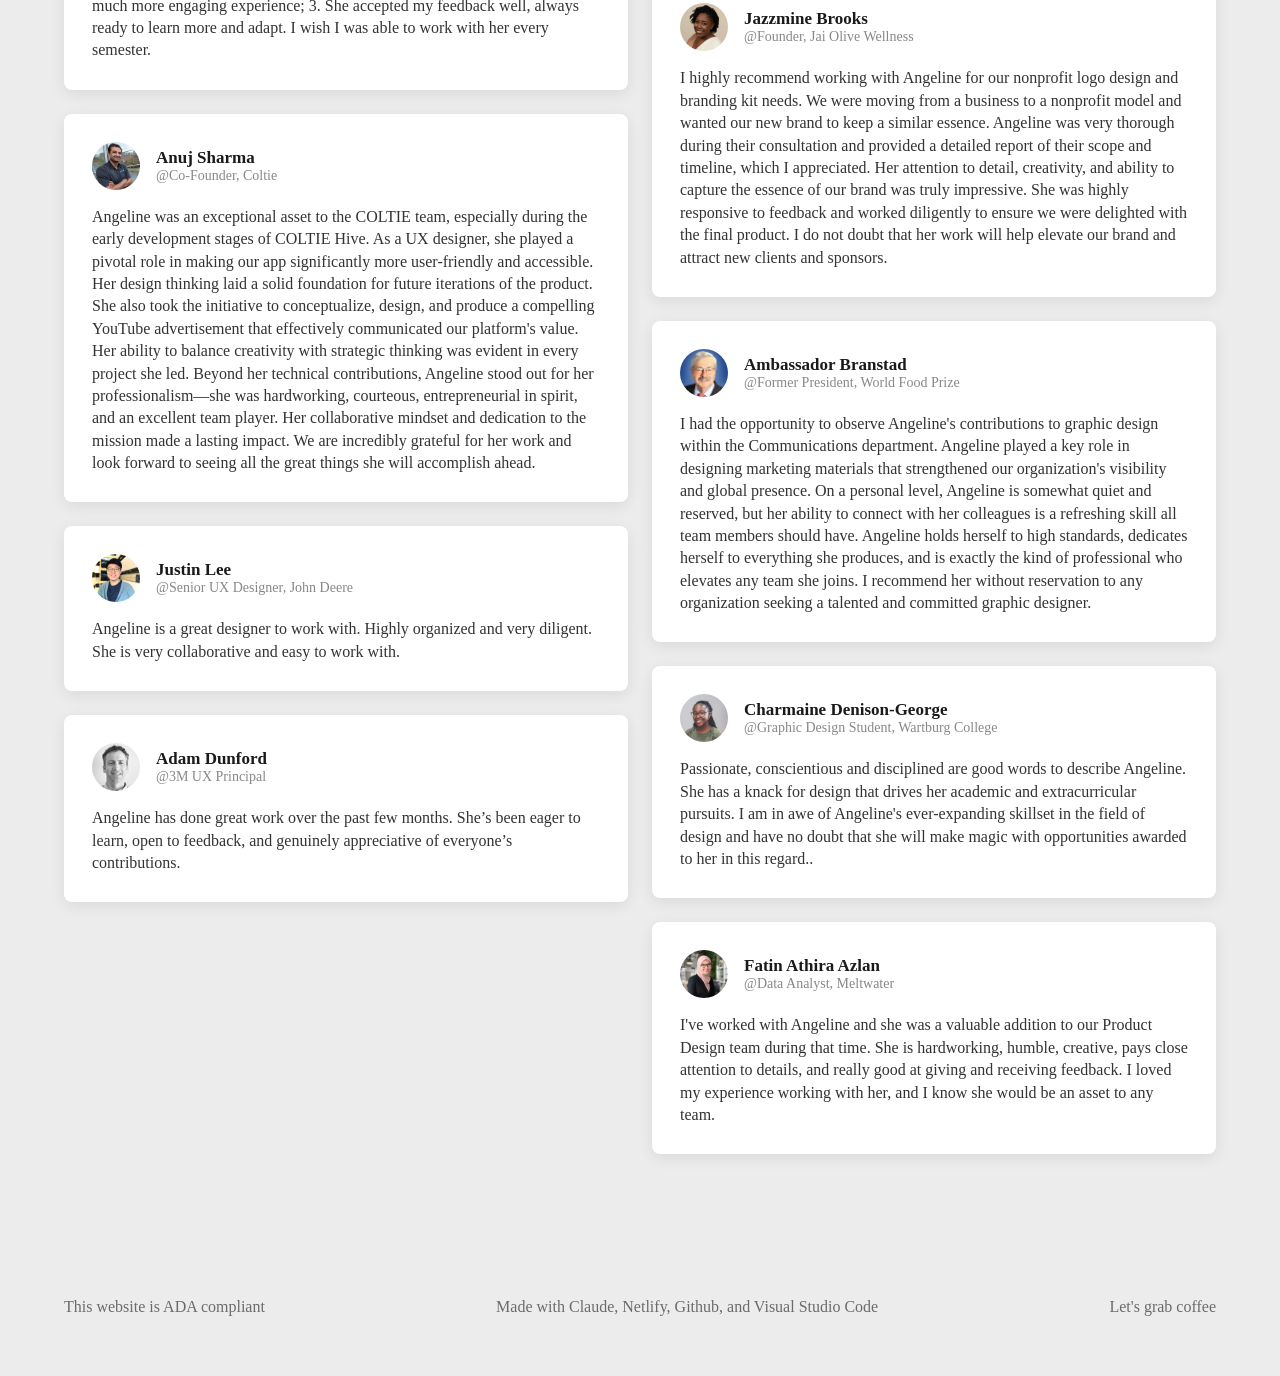
==== commit 7e554d48: "Add files via upload" ====
--- a/index.html
+++ b/index.html
@@ -243,7 +243,7 @@
   <footer class="site-footer">
     <p>This website is ADA compliant</p>
     <p>Made with Claude, Netlify, Github, and Visual Studio Code</p>
-    <a href="anpy.angeline@gmail.com">Let's grab coffee↗</a>
+    <a href="anpy.angeline@gmail.com">Let's grab coffee</a>
   </footer>
 
   <!-- GSAP library loaded from CDN, then our own animation code -->
--- a/style.css
+++ b/style.css
@@ -20,7 +20,7 @@
 
 .nav a {
   text-decoration: none;
-  color: #5f5f5f;
+  color: #909090;
   font-size: 16px;
   position: relative;    /* add this */
 }
